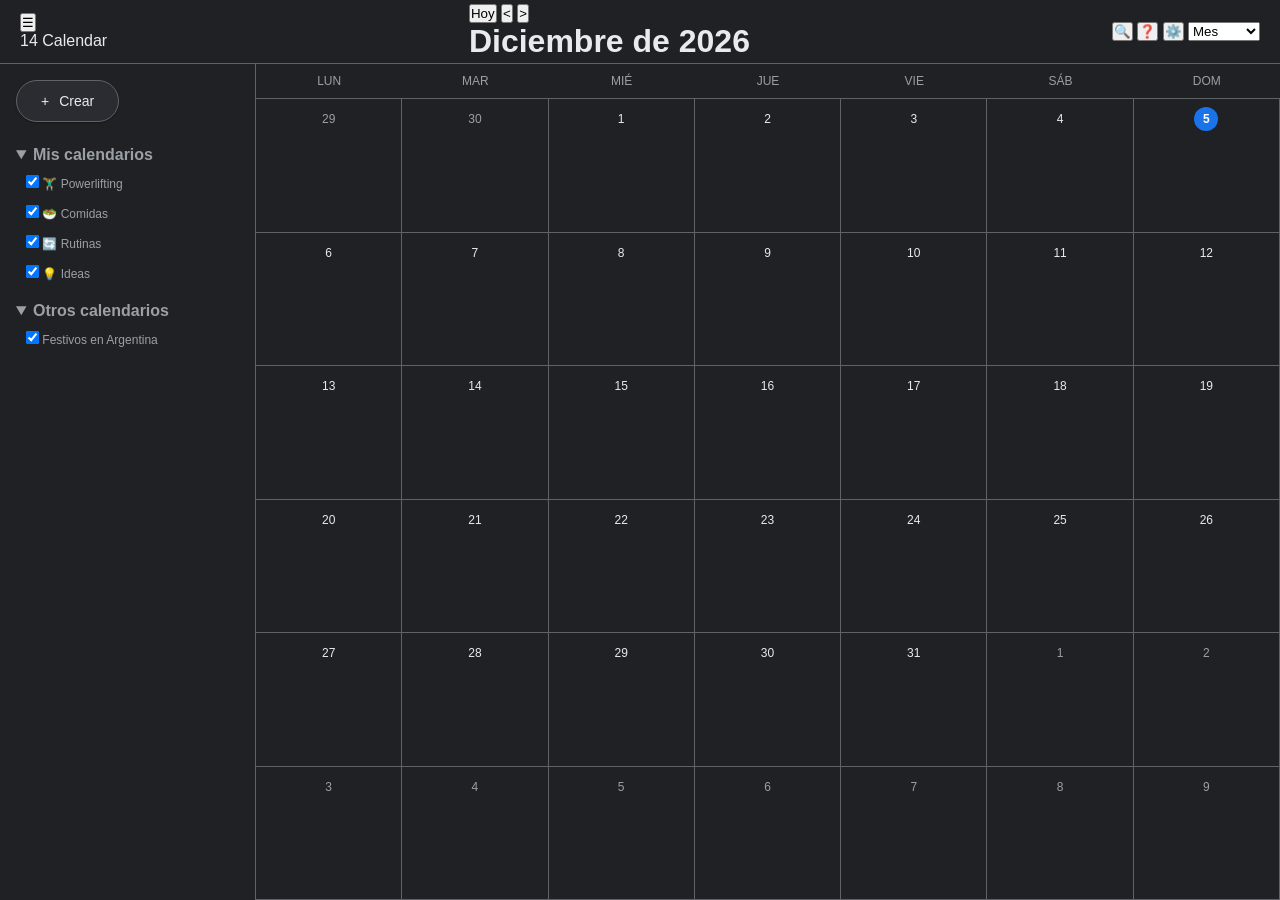
==== calendario.html @ 042126f3 "Primer Commit" ====
<!DOCTYPE html>
<html lang="es">
<head>
    <meta charset="UTF-8">
    <meta name="viewport" content="width=device-width, initial-scale=1.0">
    <title>Calendario - Sistema de Gestión Personal</title>
    <link rel="stylesheet" href="css/calendar.css">
</head>
<body>

    <!-- ==========================================
         CONTENEDOR PRINCIPAL DE LA APP
         ========================================== -->
    <div class="app-container">

        <!-- 1. BARRA SUPERIOR (Top Nav) -->
        <header class="top-bar">
            <!-- Izquierda: Menú y Logo -->
            <div class="top-bar-left">
                <button class="btn-menu" aria-label="Menú principal">☰</button>
                <div class="logo">
                    <span class="logo-icon">14</span>
                    <span class="logo-text">Calendar</span>
                </div>
            </div>

            <!-- Centro: Navegación de Fechas -->
            <div class="top-bar-center">
                <button class="btn-today">Hoy</button>
                <button class="btn-nav" aria-label="Anterior">&lt;</button>
                <button class="btn-nav" aria-label="Siguiente">&gt;</button>
                <h1 class="current-month">Septiembre de 2026</h1>
            </div>

            <!-- Derecha: Buscador, Ajustes, Vistas y Perfil -->
            <div class="top-bar-right">
                <button class="btn-icon" aria-label="Buscar">🔍</button>
                <button class="btn-icon" aria-label="Ayuda">❓</button>
                <button class="btn-icon" aria-label="Configuración">⚙️</button>
                
                <select class="view-selector">
                    <option value="day">Día</option>
                    <option value="week">Semana</option>
                    <option value="month" selected>Mes</option>
                    <option value="year">Año</option>
                </select>
                
                <div class="user-profile">
                    <!-- Foto o Inicial del usuario -->
                </div>
            </div>
        </header>

        <!-- ==========================================
             ÁREA DE CONTENIDO (Layout dividido en 2)
             ========================================== -->
        <div class="main-content">

            <!-- 2. BARRA LATERAL IZQUIERDA (Sidebar) -->
            <aside class="sidebar">
                <!-- Botón Crear -->
                <button class="btn-create">
                    <span class="plus-icon">+</span> Crear
                </button>

                <!-- Mini Calendario de navegación rápida -->
                <div class="mini-calendar">
                    <!-- Aquí iría una cuadrícula pequeñita del mes -->
                </div>

                <!-- Filtros: Mis Calendarios -->
                <details class="calendar-group" open>
                    <summary>Mis calendarios</summary>
                    <ul class="calendar-list">
                        <li><label><input type="checkbox" checked> 🏋️‍♂️ Powerlifting</label></li>
                        <li><label><input type="checkbox" checked> 🥗 Comidas</label></li>
                        <li><label><input type="checkbox" checked> 🔄 Rutinas</label></li>
                        <li><label><input type="checkbox" checked> 💡 Ideas</label></li>
                    </ul>
                </details>

                <!-- Filtros: Otros Calendarios -->
                <details class="calendar-group" open>
                    <summary>Otros calendarios</summary>
                    <ul class="calendar-list">
                        <li><label><input type="checkbox" checked> Festivos en Argentina</label></li>
                    </ul>
                </details>
            </aside>

            <!-- 3. CUADRÍCULA PRINCIPAL (Vista Mensual) -->
            <main class="calendar-month-view">
                
                <!-- Encabezado: Días de la semana -->
                <div class="month-header">
                    <div class="day-name">LUN</div>
                    <div class="day-name">MAR</div>
                    <div class="day-name">MIÉ</div>
                    <div class="day-name">JUE</div>
                    <div class="day-name">VIE</div>
                    <div class="day-name">SÁB</div>
                    <div class="day-name">DOM</div>
                </div>

                <!-- Cuadrícula de fechas (Celdas) -->
                <div class="month-grid">
                    
                    <!-- Fila 1 (Ejemplo de finales de agosto a principios de septiembre) -->
                    <div class="day-cell inactive-month"> <span class="date">30</span> </div>
                    <div class="day-cell inactive-month"> <span class="date">31</span> </div>
                    <div class="day-cell"> <span class="date">1 de sept</span> </div>
                    <div class="day-cell"> <span class="date">2</span> </div>
                    <div class="day-cell"> <span class="date">3</span> </div>
                    <div class="day-cell"> <span class="date">4</span> </div>
                    <div class="day-cell"> <span class="date">5</span> </div>

                    <!-- Fila 2 -->
                    <div class="day-cell"> <span class="date">6</span> </div>
                    <div class="day-cell"> <span class="date">7</span> </div>
                    <div class="day-cell"> <span class="date">8</span> </div>
                    <div class="day-cell"> <span class="date">9</span> </div>
                    <div class="day-cell"> <span class="date">10</span> </div>
                    <div class="day-cell"> 
                        <span class="date">11</span> 
                        <div class="event-chip">Año Nuevo Ju</div>
                    </div>
                    <div class="day-cell"> 
                        <span class="date">12</span>
                        <div class="event-chip">Año Nuevo Ju</div>
                    </div>

                    <!-- Fila 3 (Con el día "Hoy" activo) -->
                    <div class="day-cell"> 
                        <span class="date">13</span>
                        <div class="event-chip">Año Nuevo Ju</div>
                    </div>
                    <!-- ESTE ES EL DÍA ACTUAL MARCADO (14) -->
                    <div class="day-cell today"> 
                        <span class="date active-circle">14</span>
                        <div class="event-chip event-task">✅ 3 tareas p...</div>
                    </div>
                    <div class="day-cell"> <span class="date">15</span> </div>
                    <div class="day-cell"> <span class="date">16</span> </div>
                    <div class="day-cell"> <span class="date">17</span> </div>
                    <div class="day-cell"> <span class="date">18</span> </div>
                    <div class="day-cell"> <span class="date">19</span> </div>

                    <!-- Aquí continuarían las Filas 4 y 5 siguiendo la misma lógica... -->  
                </div>
                <!-- ==========================================
                    POPOVER (TARJETA FLOTANTE) PARA CREAR EVENTOS
                    ========================================== -->
                <div id="eventPopover" class="popover hidden">
                    <div class="popover-header">
                        <h2>AGENDAR</h2>
                        <button class="close-btn">&times;</button>
                    </div>
                    <form id="eventForm">
                        <input type="hidden" id="eventDate"> 
                        
                        <div class="form-group">
                            <input type="text" id="eventTitle" placeholder="Añade un título" required autocomplete="off" class="title-input">
                        </div>

                        <div class="form-group time-group">
                            <div>
                                <label for="eventStart">Inicio</label>
                                <input type="time" id="eventStart" required>
                            </div>
                            <div>
                                <label for="eventEnd">Fin</label>
                                <input type="time" id="eventEnd" required>
                            </div>
                        </div>

                        <div class="form-group">
                            <textarea id="eventDesc" placeholder="Añade una descripción o detalles..." rows="3"></textarea>
                        </div>

                        <button type="submit" class="btn-save">Guardar</button>
                    </form>
                </div>
            </main>

        </div> <!-- Cierre main-content -->
    </div> <!-- Cierre app-container -->
    <script src="/src/js/calendar.js"></script>
</body>
</html>
---- css/calendar.css ----
/* =========================================
   VARIABLES Y RESETEO BÁSICO
   ========================================= */
   :root {
    --bg-dark: #202124;         /* Fondo principal oscuro */
    --surface-dark: #2b2c31;    /* Fondo de elementos elevados */
    --border-color: #5f6368;    /* Color de las líneas de la cuadrícula */
    --text-primary: #e8eaed;    /* Texto principal (blanco/grisáceo) */
    --text-secondary: #9aa0a6;  /* Texto secundario (gris) */
    --accent-blue: #8ab4f8;     /* Azul de selección/Hoy */
    --today-bg: #1a73e8;        /* Azul oscuro para el círculo del día de hoy */
}

* {
    margin: 0;
    padding: 0;
    box-sizing: border-box;
    font-family: 'Roboto', 'Segoe UI', Tahoma, Geneva, Verdana, sans-serif;
}

body {
    background-color: var(--bg-dark);
    color: var(--text-primary);
    height: 100vh; /* Ocupa toda la altura de la pantalla */
    overflow: hidden; /* Evita el scroll en toda la página, solo en zonas específicas */
}

/* =========================================
   ESTRUCTURA GENERAL (LAYOUT)
   ========================================= */
.app-container {
    display: flex;
    flex-direction: column;
    height: 100%;
}

.top-bar {
    display: flex;
    justify-content: space-between;
    align-items: center;
    padding: 12px 20px;
    border-bottom: 1px solid var(--border-color);
    height: 64px;
}

.main-content {
    display: flex;
    flex: 1; /* Ocupa el espacio restante debajo de la barra superior */
    height: calc(100vh - 64px);
}

/* =========================================
   BARRA LATERAL (SIDEBAR)
   ========================================= */
.sidebar {
    width: 256px;
    padding: 16px;
    border-right: 1px solid var(--border-color);
    overflow-y: auto; /* Permite scroll solo en la barra lateral */
}

.btn-create {
    background-color: var(--surface-dark);
    color: var(--text-primary);
    border: 1px solid var(--border-color);
    border-radius: 24px;
    padding: 12px 24px;
    font-size: 14px;
    cursor: pointer;
    display: flex;
    align-items: center;
    gap: 10px;
    margin-bottom: 24px;
    box-shadow: 0 1px 2px 0 rgba(0,0,0,0.3);
}

.btn-create:hover { background-color: #35363a; }

.calendar-group { margin-top: 20px; }
.calendar-group summary {
    font-weight: bold;
    cursor: pointer;
    margin-bottom: 10px;
    color: var(--text-secondary);
}

.calendar-list {
    list-style: none;
    margin-left: 10px;
}
.calendar-list li { margin-bottom: 12px; }

/* =========================================
   CUADRÍCULA DEL CALENDARIO (GRID)
   ========================================= */
.calendar-month-view {
    flex: 1;
    display: flex;
    flex-direction: column;
}

.month-header {
    display: grid;
    grid-template-columns: repeat(7, 1fr);
    text-align: center;
    padding: 10px 0;
    border-bottom: 1px solid var(--border-color);
    color: var(--text-secondary);
    font-size: 12px;
    font-weight: 500;
}

.month-grid {
    display: grid;
    grid-template-columns: repeat(7, 1fr);
    grid-auto-rows: 1fr; /* Hace que todas las filas tengan el mismo alto dinámicamente */
    flex: 1; /* Estira la cuadrícula para llenar la pantalla */
}

.day-cell {
    border-right: 1px solid var(--border-color);
    border-bottom: 1px solid var(--border-color);
    padding: 8px;
    display: flex;
    flex-direction: column;
    align-items: center; /* Centra el número en la parte superior */
}

.day-cell.inactive-month .date { color: var(--text-secondary); }

/* =========================================
   DÍA ACTUAL (HOY) Y EVENTOS
   ========================================= */
.date {
    display: inline-flex;
    justify-content: center;
    align-items: center;
    width: 24px;
    height: 24px;
    border-radius: 50%;
    margin-bottom: 4px;
    font-size: 12px;
}

.today .active-circle {
    background-color: var(--today-bg);
    color: white;
    font-weight: bold;
}

/* Tarjetas de eventos (Chips) */
.event-chip {
    width: 100%;
    padding: 2px 8px;
    border-radius: 4px;
    font-size: 12px;
    margin-bottom: 2px;
    cursor: pointer;
    white-space: nowrap;
    overflow: hidden;
    text-overflow: ellipsis; /* Pone "..." si el texto es muy largo */
    background-color: var(--accent-blue);
    color: var(--bg-dark);
}
/* =========================================
   POPOVER (TARJETA FLOTANTE)
   ========================================= */
.popover {
    position: fixed; /* Fija el elemento en la ventana del navegador */
    top: 50%;
    left: 50%;
    transform: translate(-50%, -50%); /* Centrado*/
    background-color: var(--surface-dark);
    padding: 16px 24px 24px 24px;
    border-radius: 8px;
    width: 90%;
    max-width: 400px;
    box-shadow: 0 12px 24px rgba(0,0,0,0.6);
    border: 1px solid var(--border-color);
    z-index: 1000;
}

.popover.hidden {
    display: none;
}

.popover-header {
    display: flex;
    justify-content: space-between;
    align-items: center;
    margin-bottom: 10px;
}

.popover-header h2 { font-size: 20px; font-weight: 500; }

.close-btn {
    background: none; border: none;
    color: var(--text-secondary);
    font-size: 24px; cursor: pointer;
}

.close-btn:hover { color: white; }

.form-group { margin-bottom: 16px; display: flex; flex-direction: column; }
.time-group { flex-direction: row; gap: 16px; }
.time-group > div { flex: 1; display: flex; flex-direction: column; }

label { font-size: 12px; color: var(--text-secondary); margin-bottom: 6px; }

input, textarea {
    background-color: var(--bg-dark);
    border: 1px solid var(--border-color);
    color: white; padding: 10px;
    border-radius: 4px; outline: none;
    font-size: 14px;
}
input:focus, textarea:focus { border-color: var(--accent-blue); }

.title-input {
    font-size: 18px;
    border: none;
    border-bottom: 2px solid var(--border-color);
    border-radius: 0;
    padding-left: 0;
}
.title-input:focus { border-bottom: 2px solid var(--accent-blue); }

.btn-save {
    background-color: var(--accent-blue);
    color: var(--bg-dark);
    border: none; padding: 10px;
    width: 100%; border-radius: 4px;
    font-weight: 500; cursor: pointer;
}
.btn-save:hover { background-color: #aecbfa; }
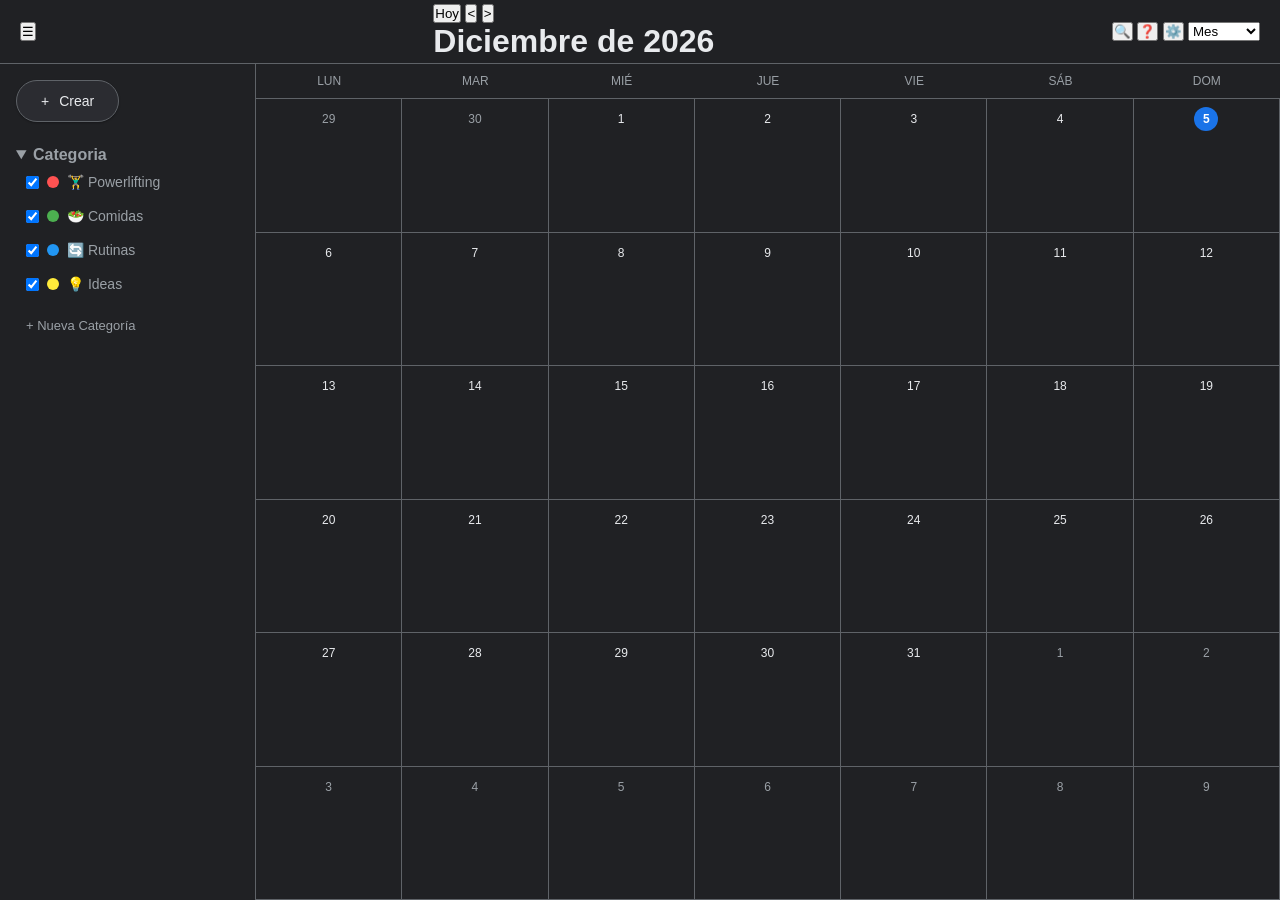
==== commit 0743b567: "Version 1.0 de Calendario, Categoria, Eventos y Borrado" ====
--- a/calendario.html
+++ b/calendario.html
@@ -9,19 +9,14 @@
 <body>
 
     <!-- ==========================================
-         CONTENEDOR PRINCIPAL DE LA APP
-         ========================================== -->
+        CONTENEDOR PRINCIPAL DE LA APP
+        ========================================== -->
     <div class="app-container">
-
         <!-- 1. BARRA SUPERIOR (Top Nav) -->
         <header class="top-bar">
             <!-- Izquierda: Menú y Logo -->
             <div class="top-bar-left">
                 <button class="btn-menu" aria-label="Menú principal">☰</button>
-                <div class="logo">
-                    <span class="logo-icon">14</span>
-                    <span class="logo-text">Calendar</span>
-                </div>
             </div>
 
             <!-- Centro: Navegación de Fechas -->
@@ -67,24 +62,13 @@
                 <div class="mini-calendar">
                     <!-- Aquí iría una cuadrícula pequeñita del mes -->
                 </div>
-
-                <!-- Filtros: Mis Calendarios -->
+                <!-- Filtros: Mis Categoria dinámicos -->
                 <details class="calendar-group" open>
-                    <summary>Mis calendarios</summary>
-                    <ul class="calendar-list">
-                        <li><label><input type="checkbox" checked> 🏋️‍♂️ Powerlifting</label></li>
-                        <li><label><input type="checkbox" checked> 🥗 Comidas</label></li>
-                        <li><label><input type="checkbox" checked> 🔄 Rutinas</label></li>
-                        <li><label><input type="checkbox" checked> 💡 Ideas</label></li>
+                    <summary>Categoria</summary>
+                    <ul class="calendar-list" id="categoryList">
+                        <!-- JS inyectará las categorías aquí -->
                     </ul>
-                </details>
-
-                <!-- Filtros: Otros Calendarios -->
-                <details class="calendar-group" open>
-                    <summary>Otros calendarios</summary>
-                    <ul class="calendar-list">
-                        <li><label><input type="checkbox" checked> Festivos en Argentina</label></li>
-                    </ul>
+                    <button class="btn-new-category" id="btnOpenCategoryModal">+ Nueva Categoría</button>
                 </details>
             </aside>
 
@@ -104,48 +88,6 @@
 
                 <!-- Cuadrícula de fechas (Celdas) -->
                 <div class="month-grid">
-                    
-                    <!-- Fila 1 (Ejemplo de finales de agosto a principios de septiembre) -->
-                    <div class="day-cell inactive-month"> <span class="date">30</span> </div>
-                    <div class="day-cell inactive-month"> <span class="date">31</span> </div>
-                    <div class="day-cell"> <span class="date">1 de sept</span> </div>
-                    <div class="day-cell"> <span class="date">2</span> </div>
-                    <div class="day-cell"> <span class="date">3</span> </div>
-                    <div class="day-cell"> <span class="date">4</span> </div>
-                    <div class="day-cell"> <span class="date">5</span> </div>
-
-                    <!-- Fila 2 -->
-                    <div class="day-cell"> <span class="date">6</span> </div>
-                    <div class="day-cell"> <span class="date">7</span> </div>
-                    <div class="day-cell"> <span class="date">8</span> </div>
-                    <div class="day-cell"> <span class="date">9</span> </div>
-                    <div class="day-cell"> <span class="date">10</span> </div>
-                    <div class="day-cell"> 
-                        <span class="date">11</span> 
-                        <div class="event-chip">Año Nuevo Ju</div>
-                    </div>
-                    <div class="day-cell"> 
-                        <span class="date">12</span>
-                        <div class="event-chip">Año Nuevo Ju</div>
-                    </div>
-
-                    <!-- Fila 3 (Con el día "Hoy" activo) -->
-                    <div class="day-cell"> 
-                        <span class="date">13</span>
-                        <div class="event-chip">Año Nuevo Ju</div>
-                    </div>
-                    <!-- ESTE ES EL DÍA ACTUAL MARCADO (14) -->
-                    <div class="day-cell today"> 
-                        <span class="date active-circle">14</span>
-                        <div class="event-chip event-task">✅ 3 tareas p...</div>
-                    </div>
-                    <div class="day-cell"> <span class="date">15</span> </div>
-                    <div class="day-cell"> <span class="date">16</span> </div>
-                    <div class="day-cell"> <span class="date">17</span> </div>
-                    <div class="day-cell"> <span class="date">18</span> </div>
-                    <div class="day-cell"> <span class="date">19</span> </div>
-
-                    <!-- Aquí continuarían las Filas 4 y 5 siguiendo la misma lógica... -->  
                 </div>
                 <!-- ==========================================
                     POPOVER (TARJETA FLOTANTE) PARA CREAR EVENTOS
@@ -156,10 +98,17 @@
                         <button class="close-btn">&times;</button>
                     </div>
                     <form id="eventForm">
+                        <input type="hidden" id="eventId">
                         <input type="hidden" id="eventDate"> 
-                        
+
                         <div class="form-group">
                             <input type="text" id="eventTitle" placeholder="Añade un título" required autocomplete="off" class="title-input">
+                        </div>
+                            <!-- NUEVO: Selector de categoría -->
+                        <div class="form-group">
+                            <select id="eventCategory" required>
+                            <!-- JS inyectará las opciones aquí -->
+                            </select>
                         </div>
 
                         <div class="form-group time-group">
@@ -177,13 +126,47 @@
                             <textarea id="eventDesc" placeholder="Añade una descripción o detalles..." rows="3"></textarea>
                         </div>
 
-                        <button type="submit" class="btn-save">Guardar</button>
+                        <div class="form-actions">
+                            <button type="submit" class="btn-save" id="btnSaveEvent">Guardar</button>
+                            <button type="button" class="btn-delete hidden" id="btnDeleteEvent">Borrar</button>
+                        </div>
                     </form>
                 </div>
             </main>
-
         </div> <!-- Cierre main-content -->
-    </div> <!-- Cierre app-container -->
-    <script src="/src/js/calendar.js"></script>
+        <!-- MODAL PARA CREAR CATEGORÍAS -->
+            <div id="categoryModal" class="popover hidden"> <!-- Reutilizamos estilos del popover -->
+                <div class="popover-header">
+                    <h2>Nueva Categoría</h2>
+                    <button class="close-category-btn">&times;</button>
+                </div>
+                <form id="categoryForm">
+                    <div class="form-group">
+                        <label for="catName">Nombre de la Categoría</label>
+                        <input type="text" id="catName" placeholder="Ej: Cardio" required autocomplete="off">
+                    </div>
+                    <input type="hidden" id="catId"> <!-- NUEVO: Campo oculto para saber si editamos -->
+                    <div class="form-group">
+                        <label for="catColor">Color representativo</label>
+                        <input type="color" id="catColor" value="#fff" required>
+                        <button type="submit" class="btn-save">Guardar Categoría</button>
+                    </div>
+                 </form>
+            </div>
+        <!-- ==========================================
+         MODAL DE ALERTA Y CONFIRMACIÓN
+         ========================================== -->
+        <div id="confirmModal" class="overlay-modal hidden">
+            <div class="overlay-content">
+                <h2 id="confirmTitle">Confirmación</h2>
+                <p id="confirmMessage" style="margin: 15px 0; color: var(--text-secondary);"></p>
+                <div class="form-actions" style="justify-content: center; margin-top: 20px;">
+                    <button class="btn-save" id="btnConfirmOk">Aceptar</button>
+                    <button class="btn-delete" id="btnConfirmCancel">Cancelar</button>
+                </div>
+            </div>
+        </div>
+    </div> <!-- Cierre app-container -->  
+    <script src="src/js/calendar.js"></script>
 </body>
 </html>
--- a/css/calendar.css
+++ b/css/calendar.css
@@ -232,4 +232,119 @@
     width: 100%; border-radius: 4px;
     font-weight: 500; cursor: pointer;
 }
-.btn-save:hover { background-color: #aecbfa; }+.btn-save:hover { background-color: #aecbfa; }
+/* =========================================
+   GESTIÓN DE CATEGORÍAS
+   ========================================= */
+.btn-new-category {
+    background: none;
+    border: none;
+    color: var(--text-secondary);
+    cursor: pointer;
+    margin-top: 8px;
+    font-size: 13px;
+    padding-left: 10px;
+}
+.btn-new-category:hover { color: var(--text-primary); }
+
+.category-item {
+    display: flex;
+    justify-content: space-between;
+    align-items: center;
+    margin-bottom: 8px;
+}
+
+.category-label {
+    display: flex;
+    align-items: center;
+    gap: 8px;
+    font-size: 14px;
+}
+
+.color-dot {
+    width: 12px;
+    height: 12px;
+    border-radius: 50%;
+    display: inline-block;
+}
+
+.btn-delete-cat {
+    background: none;
+    border: none;
+    color: #e57373;
+    cursor: pointer;
+    font-size: 16px;
+    display: none; /* Se oculta por defecto */
+}
+.category-item:hover .btn-delete-cat {
+    display: block; /* Aparece al pasar el ratón */
+}
+
+/* Estilo para el input de color */
+input[type="color"] {
+    padding: 0;
+    border: none;
+    width: 100%;
+    height: 40px;
+    cursor: pointer;
+    background-color: transparent;
+}
+/* =========================================
+   BOTONES DE EDICIÓN Y BORRADO (NUEVO)
+   ========================================= */
+.cat-actions {
+    display: none; /* Oculto por defecto */
+    gap: 5px;
+}
+.category-item:hover .cat-actions {
+    display: flex; /* Se muestra al pasar el ratón */
+}
+.category-item:hover .btn-delete-cat { display: block; } /* Quita el hover anterior del btn-delete-cat */
+
+.btn-edit-cat {
+    background: none; border: none; cursor: pointer; font-size: 14px;
+}
+
+.form-actions {
+    display: flex;
+    gap: 10px;
+    margin-top: 10px;
+}
+
+.btn-delete {
+    background-color: #e57373;
+    color: white;
+    border: none; padding: 10px; border-radius: 4px;
+    font-weight: 500; cursor: pointer; flex: 1;
+}
+.btn-delete:hover { background-color: #ef5350; }
+
+.form-actions .btn-save { margin-top: 0; flex: 2; }
+
+/* =========================================
+   MODAL DE CONFIRMACIONES Y ALERTAS
+   ========================================= */
+.overlay-modal {
+    position: fixed;
+    top: 0; left: 0; width: 100%; height: 100%;
+    background-color: rgba(0, 0, 0, 0.7); /* Fondo oscuro semitransparente */
+    display: flex;
+    justify-content: center;
+    align-items: center;
+    z-index: 2000; /* Aseguramos que esté por encima de todo */
+}
+
+.overlay-modal.hidden {
+    display: none;
+}
+
+.overlay-content {
+    background-color: var(--surface-dark);
+    padding: 24px;
+    border-radius: 8px;
+    width: 90%;
+    max-width: 400px;
+    border: 1px solid var(--border-color);
+    box-shadow: 0 12px 24px rgba(0,0,0,0.8);
+    text-align: center;
+}
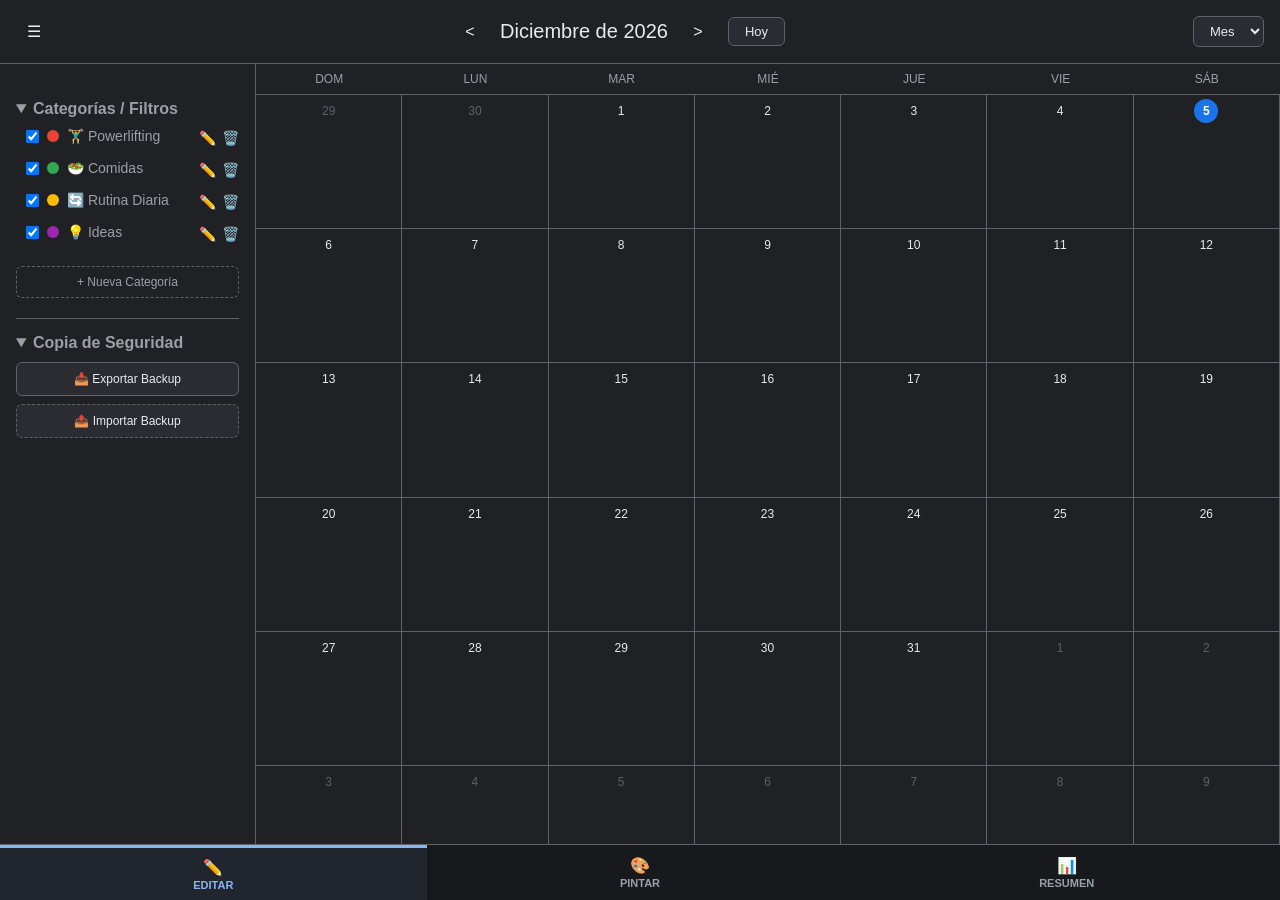
==== commit 67ed557e: "Vesion 1.5 de Calendario, Stilo, Funciones Mejoradas" ====
--- a/calendario.html
+++ b/calendario.html
@@ -3,127 +3,112 @@
 <head>
     <meta charset="UTF-8">
     <meta name="viewport" content="width=device-width, initial-scale=1.0">
-    <title>Calendario - Sistema de Gestión Personal</title>
+    <title>Calendario Organizador - Sistema de Gestión Personal</title>
     <link rel="stylesheet" href="css/calendar.css">
 </head>
 <body>
 
-    <!-- ==========================================
-        CONTENEDOR PRINCIPAL DE LA APP
-        ========================================== -->
     <div class="app-container">
-        <!-- 1. BARRA SUPERIOR (Top Nav) -->
+        <!-- BARRA SUPERIOR -->
         <header class="top-bar">
-            <!-- Izquierda: Menú y Logo -->
             <div class="top-bar-left">
                 <button class="btn-menu" aria-label="Menú principal">☰</button>
             </div>
 
-            <!-- Centro: Navegación de Fechas -->
             <div class="top-bar-center">
-                <button class="btn-today">Hoy</button>
                 <button class="btn-nav" aria-label="Anterior">&lt;</button>
+                <h1 class="current-month">Septiembre de 2026</h1>
                 <button class="btn-nav" aria-label="Siguiente">&gt;</button>
-                <h1 class="current-month">Septiembre de 2026</h1>
+                 <button class="btn-today">Hoy</button>
             </div>
 
-            <!-- Derecha: Buscador, Ajustes, Vistas y Perfil -->
             <div class="top-bar-right">
-                <button class="btn-icon" aria-label="Buscar">🔍</button>
-                <button class="btn-icon" aria-label="Ayuda">❓</button>
-                <button class="btn-icon" aria-label="Configuración">⚙️</button>
-                
                 <select class="view-selector">
-                    <option value="day">Día</option>
-                    <option value="week">Semana</option>
                     <option value="month" selected>Mes</option>
-                    <option value="year">Año</option>
                 </select>
-                
-                <div class="user-profile">
-                    <!-- Foto o Inicial del usuario -->
-                </div>
             </div>
         </header>
 
-        <!-- ==========================================
-             ÁREA DE CONTENIDO (Layout dividido en 2)
-             ========================================== -->
+        <!-- ÁREA PRINCIPAL -->
         <div class="main-content">
-
-            <!-- 2. BARRA LATERAL IZQUIERDA (Sidebar) -->
+            <!-- BARRA LATERAL -->
             <aside class="sidebar">
-                <!-- Botón Crear -->
-                <button class="btn-create">
-                    <span class="plus-icon">+</span> Crear
-                </button>
-
-                <!-- Mini Calendario de navegación rápida -->
-                <div class="mini-calendar">
-                    <!-- Aquí iría una cuadrícula pequeñita del mes -->
-                </div>
-                <!-- Filtros: Mis Categoria dinámicos -->
                 <details class="calendar-group" open>
-                    <summary>Categoria</summary>
+                    <summary>Categorías / Filtros</summary>
                     <ul class="calendar-list" id="categoryList">
-                        <!-- JS inyectará las categorías aquí -->
+                        <!-- Carga dinámica vía JS -->
                     </ul>
                     <button class="btn-new-category" id="btnOpenCategoryModal">+ Nueva Categoría</button>
                 </details>
+            <!-- Copia de Seguridad Desplegable -->
+                <details class="calendar-group sidebar-backup-section" open>
+                    <summary>Copia de Seguridad</summary>
+                    <div class="backup-content">
+                        <button id="btnExportBackup" class="btn-backup">📥 Exportar Backup</button>
+                        <button id="btnImportBackup" class="btn-backup btn-backup-import">📤 Importar Backup</button>
+                        <input type="file" id="fileImportBackup" accept=".json" style="display: none;">
+                    </div>
+</details>
             </aside>
 
-            <!-- 3. CUADRÍCULA PRINCIPAL (Vista Mensual) -->
+            <!-- CUADRÍCULA DEL CALENDARIO -->
             <main class="calendar-month-view">
-                
-                <!-- Encabezado: Días de la semana -->
                 <div class="month-header">
+                    <div class="day-name">DOM</div>
                     <div class="day-name">LUN</div>
                     <div class="day-name">MAR</div>
                     <div class="day-name">MIÉ</div>
                     <div class="day-name">JUE</div>
                     <div class="day-name">VIE</div>
                     <div class="day-name">SÁB</div>
-                    <div class="day-name">DOM</div>
                 </div>
 
-                <!-- Cuadrícula de fechas (Celdas) -->
-                <div class="month-grid">
+                <div class="month-grid" id="monthGrid">
+                    <!-- Días inyectados por JS -->
                 </div>
-                <!-- ==========================================
-                    POPOVER (TARJETA FLOTANTE) PARA CREAR EVENTOS
-                    ========================================== -->
+
+                <!-- PALETA DE MODO PINTAR -->
+                <div id="paintPalette" class="paint-palette hidden">
+                    <span class="palette-title">Preset activo:</span>
+                    <div id="presetChipsContainer" class="palette-chips">
+                        <!-- Chips por JS -->
+                    </div>
+                </div>
+
+                <!-- POPOVER AGENDAR EVENTO / NOTA -->
                 <div id="eventPopover" class="popover hidden">
                     <div class="popover-header">
-                        <h2>AGENDAR</h2>
+                        <h2 id="popoverTitle">AGENDAR</h2>
                         <button class="close-btn">&times;</button>
                     </div>
                     <form id="eventForm">
                         <input type="hidden" id="eventId">
-                        <input type="hidden" id="eventDate"> 
+                        <input type="hidden" id="eventDate">
 
                         <div class="form-group">
-                            <input type="text" id="eventTitle" placeholder="Añade un título" required autocomplete="off" class="title-input">
+                            <input type="text" id="eventTitle" placeholder="Título (Ej: Trabajo, Consulta, Franco)" required autocomplete="off" class="title-input">
                         </div>
-                            <!-- NUEVO: Selector de categoría -->
+
                         <div class="form-group">
+                            <label for="eventCategory">Categoría</label>
                             <select id="eventCategory" required>
-                            <!-- JS inyectará las opciones aquí -->
+                                <!-- Inyectado por JS -->
                             </select>
                         </div>
 
                         <div class="form-group time-group">
                             <div>
-                                <label for="eventStart">Inicio</label>
-                                <input type="time" id="eventStart" required>
+                                <label for="eventStart">Hora Inicio</label>
+                                <input type="time" id="eventStart">
                             </div>
                             <div>
-                                <label for="eventEnd">Fin</label>
-                                <input type="time" id="eventEnd" required>
+                                <label for="eventEnd">Hora Fin</label>
+                                <input type="time" id="eventEnd">
                             </div>
                         </div>
 
                         <div class="form-group">
-                            <textarea id="eventDesc" placeholder="Añade una descripción o detalles..." rows="3"></textarea>
+                            <textarea id="eventDesc" placeholder="Notas adicionales o recordatorios..." rows="3"></textarea>
                         </div>
 
                         <div class="form-actions">
@@ -133,40 +118,69 @@
                     </form>
                 </div>
             </main>
-        </div> <!-- Cierre main-content -->
-        <!-- MODAL PARA CREAR CATEGORÍAS -->
-            <div id="categoryModal" class="popover hidden"> <!-- Reutilizamos estilos del popover -->
-                <div class="popover-header">
-                    <h2>Nueva Categoría</h2>
-                    <button class="close-category-btn">&times;</button>
-                </div>
-                <form id="categoryForm">
-                    <div class="form-group">
-                        <label for="catName">Nombre de la Categoría</label>
-                        <input type="text" id="catName" placeholder="Ej: Cardio" required autocomplete="off">
-                    </div>
-                    <input type="hidden" id="catId"> <!-- NUEVO: Campo oculto para saber si editamos -->
-                    <div class="form-group">
-                        <label for="catColor">Color representativo</label>
-                        <input type="color" id="catColor" value="#fff" required>
-                        <button type="submit" class="btn-save">Guardar Categoría</button>
-                    </div>
-                 </form>
+        </div>
+
+        <!-- BARRA DE ACCIONES INFERIOR (SHIFTER) -->
+        <footer class="bottom-action-bar">
+            <button class="action-tab active" id="tabModeEdit">
+                <span class="tab-icon">✏️</span>
+                <span class="tab-label">EDITAR</span>
+            </button>
+            <button class="action-tab" id="tabModePaint">
+                <span class="tab-icon">🎨</span>
+                <span class="tab-label">PINTAR</span>
+            </button>
+            <button class="action-tab" id="tabModeSummary">
+                <span class="tab-icon">📊</span>
+                <span class="tab-label">RESUMEN</span>
+            </button>
+        </footer>
+    </div>
+
+    <!-- MODAL CATEGORÍAS -->
+    <div id="categoryModal" class="popover hidden">
+        <div class="popover-header">
+            <h2>Gestión de Categoría</h2>
+            <button class="close-category-btn">&times;</button>
+        </div>
+        <form id="categoryForm">
+            <input type="hidden" id="catId">
+            <div class="form-group">
+                <label for="catName">Nombre (Ej: Trabajo, Día de franco, Noche)</label>
+                <input type="text" id="catName" required autocomplete="off">
             </div>
-        <!-- ==========================================
-         MODAL DE ALERTA Y CONFIRMACIÓN
-         ========================================== -->
-        <div id="confirmModal" class="overlay-modal hidden">
-            <div class="overlay-content">
-                <h2 id="confirmTitle">Confirmación</h2>
-                <p id="confirmMessage" style="margin: 15px 0; color: var(--text-secondary);"></p>
-                <div class="form-actions" style="justify-content: center; margin-top: 20px;">
-                    <button class="btn-save" id="btnConfirmOk">Aceptar</button>
-                    <button class="btn-delete" id="btnConfirmCancel">Cancelar</button>
-                </div>
+            <div class="form-group">
+                <label for="catColor">Color</label>
+                <input type="color" id="catColor" value="#1a73e8" required>
+            </div>
+            <button type="submit" class="btn-save">Guardar Categoría</button>
+        </form>
+    </div>
+
+    <!-- MODAL RESUMEN MENSUAL -->
+    <div id="summaryModal" class="overlay-modal hidden">
+        <div class="overlay-content summary-content">
+            <div class="popover-header">
+                <h2>Resumen Mensual</h2>
+                <button class="close-summary-btn">&times;</button>
+            </div>
+            <p id="summaryMonthText" class="summary-subtitle"></p>
+            <div id="summaryStatsList" class="summary-stats-grid"></div>
+        </div>
+    </div>
+
+    <!-- MODAL DE CONFIRMACIÓN -->
+    <div id="confirmModal" class="overlay-modal hidden">
+        <div class="overlay-content">
+            <h2 id="confirmTitle">Confirmación</h2>
+            <p id="confirmMessage" style="margin: 15px 0; color: var(--text-secondary);"></p>
+            <div class="form-actions" style="justify-content: center; margin-top: 20px;">
+                <button class="btn-save" id="btnConfirmOk">Aceptar</button>
+                <button class="btn-delete" id="btnConfirmCancel">Cancelar</button>
             </div>
         </div>
-    </div> <!-- Cierre app-container -->  
-    <script src="src/js/calendar.js"></script>
+    </div>
+
+    <script type="module" src="src/js/calendar.js"></script>
 </body>
 </html>
--- a/css/calendar.css
+++ b/css/calendar.css
@@ -1,7 +1,7 @@
 /* =========================================
-   VARIABLES Y RESETEO BÁSICO
-   ========================================= */
-   :root {
+   1. VARIABLES Y RESETEO BÁSICO
+   ========================================= */
+:root {
     --bg-dark: #202124;         /* Fondo principal oscuro */
     --surface-dark: #2b2c31;    /* Fondo de elementos elevados */
     --border-color: #5f6368;    /* Color de las líneas de la cuadrícula */
@@ -9,6 +9,8 @@
     --text-secondary: #9aa0a6;  /* Texto secundario (gris) */
     --accent-blue: #8ab4f8;     /* Azul de selección/Hoy */
     --today-bg: #1a73e8;        /* Azul oscuro para el círculo del día de hoy */
+    --bottom-bar-height: 56px;
+    --top-bar-height: 64px;
 }
 
 * {
@@ -16,17 +18,19 @@
     padding: 0;
     box-sizing: border-box;
     font-family: 'Roboto', 'Segoe UI', Tahoma, Geneva, Verdana, sans-serif;
+    -webkit-tap-highlight-color: transparent; /* Elimina recuadro azul al tocar en celular */
 }
 
 body {
     background-color: var(--bg-dark);
     color: var(--text-primary);
-    height: 100vh; /* Ocupa toda la altura de la pantalla */
-    overflow: hidden; /* Evita el scroll en toda la página, solo en zonas específicas */
-}
-
-/* =========================================
-   ESTRUCTURA GENERAL (LAYOUT)
+    height: 100vh;
+    height: 100dvh; /* Altura dinámica real en navegadores móviles */
+    overflow: hidden;
+}
+
+/* =========================================
+   2. ESTRUCTURA GENERAL (LAYOUT)
    ========================================= */
 .app-container {
     display: flex;
@@ -38,25 +42,63 @@
     display: flex;
     justify-content: space-between;
     align-items: center;
-    padding: 12px 20px;
+    padding: 0 16px;
     border-bottom: 1px solid var(--border-color);
-    height: 64px;
+    height: var(--top-bar-height);
+    background-color: var(--bg-dark);
 }
 
 .main-content {
     display: flex;
-    flex: 1; /* Ocupa el espacio restante debajo de la barra superior */
-    height: calc(100vh - 64px);
-}
-
-/* =========================================
-   BARRA LATERAL (SIDEBAR)
+    flex: 1;
+    height: calc(100dvh - var(--top-bar-height) - var(--bottom-bar-height));
+    position: relative;
+    overflow: hidden;
+}
+
+/* =========================================
+   3. BARRA LATERAL (SIDEBAR)
    ========================================= */
 .sidebar {
     width: 256px;
     padding: 16px;
     border-right: 1px solid var(--border-color);
-    overflow-y: auto; /* Permite scroll solo en la barra lateral */
+    overflow-y: auto;
+    background-color: var(--bg-dark);
+    transition: transform 0.3s ease;
+}
+/* Centrado horizontal sin desbordamiento */
+.top-bar-center {
+    display: flex;
+    align-items: center;
+    justify-content: center;
+    gap: 12px;
+}
+
+.current-month {
+    font-size: 20px;
+    font-weight: 500;
+    color: var(--text-primary);
+    white-space: nowrap;
+    margin: 0;
+}
+
+/* Transición suave para ocultar/mostrar la barra lateral */
+.sidebar {
+    width: 256px;
+    padding: 16px;
+    border-right: 1px solid var(--border-color);
+    overflow-y: auto;
+    background-color: var(--bg-dark);
+    transition: all 0.3s ease;
+}
+
+.sidebar.collapsed {
+    width: 0;
+    padding: 0;
+    opacity: 0;
+    border-right: none;
+    overflow: hidden;
 }
 
 .btn-create {
@@ -91,19 +133,21 @@
 .calendar-list li { margin-bottom: 12px; }
 
 /* =========================================
-   CUADRÍCULA DEL CALENDARIO (GRID)
+   4. CUADRÍCULA DEL CALENDARIO (GRID)
    ========================================= */
 .calendar-month-view {
     flex: 1;
     display: flex;
     flex-direction: column;
+    height: 100%;
+    overflow: hidden;
 }
 
 .month-header {
     display: grid;
     grid-template-columns: repeat(7, 1fr);
     text-align: center;
-    padding: 10px 0;
+    padding: 8px 0;
     border-bottom: 1px solid var(--border-color);
     color: var(--text-secondary);
     font-size: 12px;
@@ -113,23 +157,26 @@
 .month-grid {
     display: grid;
     grid-template-columns: repeat(7, 1fr);
-    grid-auto-rows: 1fr; /* Hace que todas las filas tengan el mismo alto dinámicamente */
-    flex: 1; /* Estira la cuadrícula para llenar la pantalla */
+    grid-auto-rows: 1fr;
+    flex: 1;
+    overflow-y: auto;
 }
 
 .day-cell {
     border-right: 1px solid var(--border-color);
     border-bottom: 1px solid var(--border-color);
-    padding: 8px;
+    padding: 4px;
     display: flex;
     flex-direction: column;
-    align-items: center; /* Centra el número en la parte superior */
-}
-
-.day-cell.inactive-month .date { color: var(--text-secondary); }
-
-/* =========================================
-   DÍA ACTUAL (HOY) Y EVENTOS
+    align-items: center;
+    min-height: 0;
+    overflow: hidden;
+}
+
+.day-cell.inactive-month .date { color: var(--text-secondary); opacity: 0.5; }
+
+/* =========================================
+   5. DÍA ACTUAL (HOY) Y EVENTOS
    ========================================= */
 .date {
     display: inline-flex;
@@ -151,90 +198,148 @@
 /* Tarjetas de eventos (Chips) */
 .event-chip {
     width: 100%;
-    padding: 2px 8px;
+    padding: 2px 6px;
     border-radius: 4px;
-    font-size: 12px;
+    font-size: 11px;
     margin-bottom: 2px;
     cursor: pointer;
     white-space: nowrap;
     overflow: hidden;
-    text-overflow: ellipsis; /* Pone "..." si el texto es muy largo */
+    text-overflow: ellipsis;
     background-color: var(--accent-blue);
     color: var(--bg-dark);
-}
-/* =========================================
-   POPOVER (TARJETA FLOTANTE)
-   ========================================= */
+    font-weight: 500;
+}
+
+/* =========================================
+   6. POPOVER Y MODALES RESPONSIVOS
+   ========================================= */
+.popover, .overlay-modal {
+    z-index: 2000;
+}
+
 .popover {
-    position: fixed; /* Fija el elemento en la ventana del navegador */
+    position: fixed;
     top: 50%;
     left: 50%;
-    transform: translate(-50%, -50%); /* Centrado*/
-    background-color: var(--surface-dark);
-    padding: 16px 24px 24px 24px;
-    border-radius: 8px;
+    transform: translate(-50%, -50%);
+    background-color: var(--surface-dark);
+    padding: 20px;
+    border-radius: 12px;
     width: 90%;
     max-width: 400px;
-    box-shadow: 0 12px 24px rgba(0,0,0,0.6);
-    border: 1px solid var(--border-color);
-    z-index: 1000;
-}
-
-.popover.hidden {
-    display: none;
+    max-height: 85dvh;
+    overflow-y: auto;
+    box-shadow: 0 12px 28px rgba(0,0,0,0.8);
+    border: 1px solid var(--border-color);
+}
+
+.popover.hidden, .overlay-modal.hidden, .paint-palette.hidden {
+    display: none !important;
 }
 
 .popover-header {
     display: flex;
     justify-content: space-between;
     align-items: center;
-    margin-bottom: 10px;
-}
-
-.popover-header h2 { font-size: 20px; font-weight: 500; }
-
-.close-btn {
-    background: none; border: none;
+    margin-bottom: 14px;
+}
+
+.popover-header h2 { font-size: 18px; font-weight: 500; }
+
+.close-btn, .close-summary-btn {
+    background: none; 
+    border: none;
     color: var(--text-secondary);
-    font-size: 24px; cursor: pointer;
-}
-
-.close-btn:hover { color: white; }
-
-.form-group { margin-bottom: 16px; display: flex; flex-direction: column; }
-.time-group { flex-direction: row; gap: 16px; }
+    font-size: 24px; 
+    cursor: pointer;
+    padding: 4px;
+}
+
+.close-btn:hover, .close-summary-btn:hover { color: white; }
+
+.form-group { margin-bottom: 14px; display: flex; flex-direction: column; }
+.time-group { flex-direction: row; gap: 12px; }
 .time-group > div { flex: 1; display: flex; flex-direction: column; }
 
-label { font-size: 12px; color: var(--text-secondary); margin-bottom: 6px; }
-
-input, textarea {
+label { font-size: 12px; color: var(--text-secondary); margin-bottom: 4px; }
+
+input, textarea, select {
     background-color: var(--bg-dark);
     border: 1px solid var(--border-color);
-    color: white; padding: 10px;
-    border-radius: 4px; outline: none;
+    color: white; 
+    padding: 10px;
+    border-radius: 6px; 
+    outline: none;
     font-size: 14px;
 }
-input:focus, textarea:focus { border-color: var(--accent-blue); }
+
+input:focus, textarea:focus, select:focus { border-color: var(--accent-blue); }
 
 .title-input {
-    font-size: 18px;
+    font-size: 16px;
     border: none;
     border-bottom: 2px solid var(--border-color);
     border-radius: 0;
     padding-left: 0;
+    background: transparent;
 }
 .title-input:focus { border-bottom: 2px solid var(--accent-blue); }
+
+.form-actions {
+    display: flex;
+    gap: 10px;
+    margin-top: 12px;
+}
 
 .btn-save {
     background-color: var(--accent-blue);
     color: var(--bg-dark);
-    border: none; padding: 10px;
-    width: 100%; border-radius: 4px;
-    font-weight: 500; cursor: pointer;
-}
+    border: none; 
+    padding: 12px;
+    border-radius: 6px;
+    font-weight: 600; 
+    cursor: pointer;
+    flex: 2;
+}
+
+.btn-delete {
+    background-color: #e57373;
+    color: white;
+    border: none; 
+    padding: 12px; 
+    border-radius: 6px;
+    font-weight: 600; 
+    cursor: pointer; 
+    flex: 1;
+}
+
 .btn-save:hover { background-color: #aecbfa; }
-/* =========================================
-   GESTIÓN DE CATEGORÍAS
+.btn-delete:hover { background-color: #ef5350; }
+
+/* Modal Overlay */
+.overlay-modal {
+    position: fixed;
+    top: 0; left: 0; width: 100%; height: 100%;
+    background-color: rgba(0, 0, 0, 0.75);
+    display: flex;
+    justify-content: center;
+    align-items: center;
+}
+
+.overlay-content {
+    background-color: var(--surface-dark);
+    padding: 20px;
+    border-radius: 12px;
+    width: 90%;
+    max-width: 400px;
+    border: 1px solid var(--border-color);
+    box-shadow: 0 12px 28px rgba(0,0,0,0.8);
+    text-align: center;
+}
+
+/* =========================================
+   7. GESTIÓN DE CATEGORÍAS & PALETA DE PINTADO
    ========================================= */
 .btn-new-category {
     background: none;
@@ -243,9 +348,7 @@
     cursor: pointer;
     margin-top: 8px;
     font-size: 13px;
-    padding-left: 10px;
-}
-.btn-new-category:hover { color: var(--text-primary); }
+}
 
 .category-item {
     display: flex;
@@ -268,19 +371,18 @@
     display: inline-block;
 }
 
-.btn-delete-cat {
-    background: none;
-    border: none;
-    color: #e57373;
-    cursor: pointer;
-    font-size: 16px;
-    display: none; /* Se oculta por defecto */
-}
-.category-item:hover .btn-delete-cat {
-    display: block; /* Aparece al pasar el ratón */
-}
-
-/* Estilo para el input de color */
+.cat-actions {
+    display: flex;
+    gap: 6px;
+}
+
+.btn-edit-cat, .btn-delete-cat {
+    background: none; 
+    border: none; 
+    cursor: pointer; 
+    font-size: 14px;
+}
+
 input[type="color"] {
     padding: 0;
     border: none;
@@ -289,62 +391,262 @@
     cursor: pointer;
     background-color: transparent;
 }
-/* =========================================
-   BOTONES DE EDICIÓN Y BORRADO (NUEVO)
-   ========================================= */
-.cat-actions {
-    display: none; /* Oculto por defecto */
-    gap: 5px;
-}
-.category-item:hover .cat-actions {
-    display: flex; /* Se muestra al pasar el ratón */
-}
-.category-item:hover .btn-delete-cat { display: block; } /* Quita el hover anterior del btn-delete-cat */
-
-.btn-edit-cat {
-    background: none; border: none; cursor: pointer; font-size: 14px;
-}
-
-.form-actions {
-    display: flex;
-    gap: 10px;
+
+/* Paleta Modo Pintar */
+.paint-palette {
+    position: absolute;
+    bottom: 0;
+    left: 0;
+    width: 100%;
+    background-color: var(--surface-dark);
+    border-top: 1px solid var(--border-color);
+    padding: 10px 16px;
+    display: flex;
+    align-items: center;
+    gap: 12px;
+    z-index: 1000;
+    overflow-x: auto;
+}
+
+.palette-title {
+    font-size: 12px;
+    color: var(--text-secondary);
+    white-space: nowrap;
+}
+
+.palette-chips {
+    display: flex;
+    gap: 8px;
+    overflow-x: auto;
+}
+
+.preset-chip {
+    padding: 6px 12px;
+    border-radius: 16px;
+    font-size: 12px;
+    font-weight: 600;
+    cursor: pointer;
+    border: 2px solid transparent;
+    white-space: nowrap;
+    opacity: 0.75;
+    transition: transform 0.1s ease, opacity 0.2s ease;
+}
+
+.preset-chip:hover, .preset-chip.selected {
+    opacity: 1;
+    border-color: #ffffff;
+}
+
+body.mode-paint .day-cell:hover {
+    cursor: pointer;
+    background-color: rgba(138, 180, 248, 0.15);
+    outline: 2px dashed var(--accent-blue);
+}
+
+/* =========================================
+   8. BARRA DE ACCIONES INFERIOR Y RESUMEN
+   ========================================= */
+.bottom-action-bar {
+    position: fixed;
+    bottom: 0;
+    left: 0;
+    width: 100%;
+    height: var(--bottom-bar-height);
+    background-color: #18191c;
+    border-top: 1px solid var(--border-color);
+    display: flex;
+    justify-content: space-around;
+    align-items: center;
+    z-index: 1500;
+    padding-bottom: env(safe-area-inset-bottom); /* Compatible con iPhone/Android gesture bar */
+}
+
+.action-tab {
+    background: none;
+    border: none;
+    color: var(--text-secondary);
+    display: flex;
+    flex-direction: column;
+    align-items: center;
+    justify-content: center;
+    flex: 1;
+    height: 100%;
+    cursor: pointer;
+    font-size: 11px;
+    font-weight: 600;
+}
+
+.action-tab .tab-icon { font-size: 16px; margin-bottom: 2px; }
+
+.action-tab.active {
+    color: var(--accent-blue);
+    border-top: 3px solid var(--accent-blue);
+    background-color: rgba(138, 180, 248, 0.08);
+}
+
+/* Modal Resumen */
+.summary-content { max-width: 480px; }
+.summary-subtitle { color: var(--text-secondary); font-size: 14px; margin-bottom: 16px; }
+.summary-stats-grid { display: flex; flex-direction: column; gap: 10px; max-height: 300px; overflow-y: auto; }
+
+.stat-item {
+    display: flex;
+    align-items: center;
+    justify-content: space-between;
+    background-color: var(--bg-dark);
+    padding: 10px 14px;
+    border-radius: 8px;
+    border: 1px solid var(--border-color);
+}
+
+.stat-info { display: flex; align-items: center; gap: 10px; }
+.stat-badge { width: 12px; height: 12px; border-radius: 50%; }
+.stat-name { font-size: 13px; font-weight: 500; }
+.stat-count { font-weight: bold; font-size: 14px; color: var(--accent-blue); }
+
+/* =========================================
+   BOTONES DE NAVEGACIÓN SUPERIOR (TOP BAR)
+   ========================================= */
+.btn-menu, 
+.btn-nav {
+    background-color: transparent;
+    color: var(--text-primary);
+    border: 1px solid transparent;
+    border-radius: 50%;
+    width: 36px;
+    height: 36px;
+    display: inline-flex;
+    align-items: center;
+    justify-content: center;
+    cursor: pointer;
+    font-size: 16px;
+    transition: background-color 0.2s ease, border-color 0.2s ease;
+}
+
+.btn-menu:hover, 
+.btn-nav:hover {
+    background-color: var(--surface-dark);
+    border-color: var(--border-color);
+}
+
+.btn-today {
+    background-color: var(--surface-dark);
+    color: var(--text-primary);
+    border: 1px solid var(--border-color);
+    border-radius: 6px;
+    padding: 6px 16px;
+    font-size: 13px;
+    font-weight: 500;
+    cursor: pointer;
+    margin-right: 8px;
+    transition: all 0.2s ease;
+}
+
+.btn-today:hover {
+    background-color: rgba(255, 255, 255, 0.08);
+    border-color: var(--accent-blue);
+    color: var(--accent-blue);
+}
+
+.view-selector {
+    background-color: var(--surface-dark);
+    color: var(--text-primary);
+    border: 1px solid var(--border-color);
+    border-radius: 6px;
+    padding: 6px 12px;
+    font-size: 13px;
+    cursor: pointer;
+    outline: none;
+}
+
+/* =========================================
+   BOTONES DE SIDEBAR (BACKUP Y CATEGORÍAS)
+   ========================================= */
+.sidebar-backup-section {
+    margin-top: 20px;
+    padding-top: 15px;
+    border-top: 1px solid var(--border-color);
+}
+
+.sidebar-backup-section .backup-content {
     margin-top: 10px;
 }
-
-.btn-delete {
-    background-color: #e57373;
-    color: white;
-    border: none; padding: 10px; border-radius: 4px;
-    font-weight: 500; cursor: pointer; flex: 1;
-}
-.btn-delete:hover { background-color: #ef5350; }
-
-.form-actions .btn-save { margin-top: 0; flex: 2; }
-
-/* =========================================
-   MODAL DE CONFIRMACIONES Y ALERTAS
-   ========================================= */
-.overlay-modal {
-    position: fixed;
-    top: 0; left: 0; width: 100%; height: 100%;
-    background-color: rgba(0, 0, 0, 0.7); /* Fondo oscuro semitransparente */
-    display: flex;
+.btn-backup {
+    width: 100%;
+    padding: 9px;
+    background-color: var(--surface-dark);
+    border: 1px solid var(--border-color);
+    color: var(--text-primary);
+    border-radius: 6px;
+    font-size: 12px;
+    font-weight: 500;
+    cursor: pointer;
+    margin-bottom: 8px;
+    display: flex;
+    align-items: center;
     justify-content: center;
-    align-items: center;
-    z-index: 2000; /* Aseguramos que esté por encima de todo */
-}
-
-.overlay-modal.hidden {
-    display: none;
-}
-
-.overlay-content {
-    background-color: var(--surface-dark);
-    padding: 24px;
-    border-radius: 8px;
-    width: 90%;
-    max-width: 400px;
-    border: 1px solid var(--border-color);
-    box-shadow: 0 12px 24px rgba(0,0,0,0.8);
+    gap: 8px;
+    transition: all 0.2s ease;
+}
+
+.btn-backup:hover {
+    background-color: rgba(255, 255, 255, 0.08);
+    border-color: var(--accent-blue);
+    color: var(--accent-blue);
+}
+
+.btn-backup-import {
+    border-style: dashed;
+}
+
+.btn-new-category {
+    background: transparent;
+    border: 1px dashed var(--border-color);
+    color: var(--text-secondary);
+    width: 100%;
+    padding: 8px;
+    border-radius: 6px;
+    cursor: pointer;
+    margin-top: 10px;
+    font-size: 12px;
     text-align: center;
+    transition: all 0.2s ease;
+}
+
+.btn-new-category:hover {
+    color: var(--text-primary);
+    border-color: var(--accent-blue);
+    background-color: rgba(138, 180, 248, 0.08);
+}
+/* =========================================
+   9. ADAPTACIONES MÓVILES (@MEDIA QUERIES)
+   ========================================= */
+@media (max-width: 768px) {
+    .sidebar {
+        position: absolute;
+        left: 0;
+        top: 0;
+        height: 100%;
+        z-index: 1100;
+        transform: translateX(-100%); /* Oculta barra lateral en móviles por defecto */
+        box-shadow: 4px 0 12px rgba(0,0,0,0.5);
+    }
+
+    .sidebar.open {
+        transform: translateX(0); /* Muestra sidebar al abrir menú */
+    }
+
+    .month-header { font-size: 10px; padding: 4px 0; }
+    .day-cell { padding: 2px; }
+    .date { width: 20px; height: 20px; font-size: 10px; }
+    
+    .event-chip {
+        font-size: 9px;
+        padding: 2px 4px;
+    }
+
+    /* Evita auto-zoom en iPhone al tocar campos */
+    input, textarea, select {
+        font-size: 16px !important;
+    }
 }
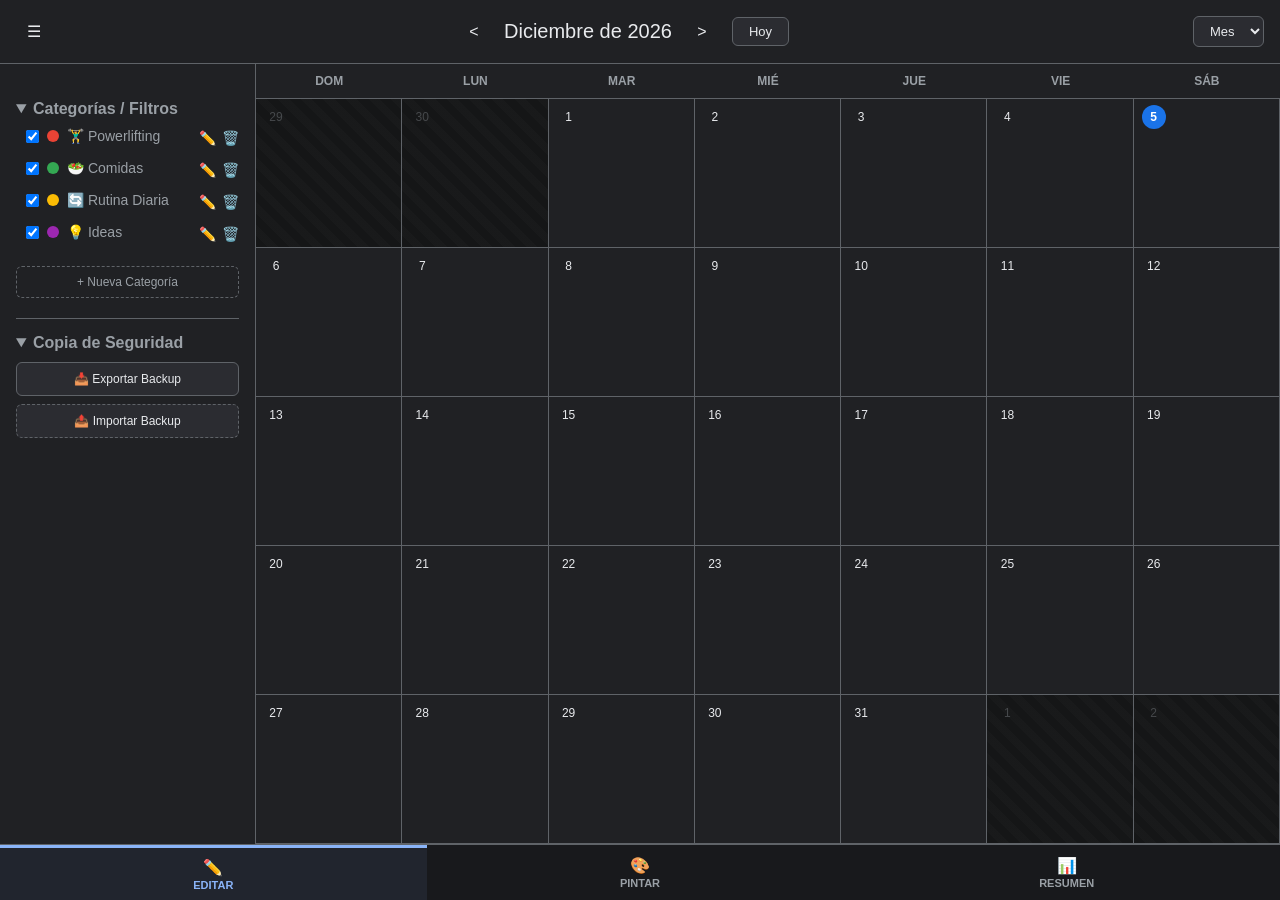
==== commit e67f5322: "Version 2.0 Calendario, Visual y funciones extra" ====
--- a/calendario.html
+++ b/calendario.html
@@ -48,7 +48,7 @@
                         <button id="btnImportBackup" class="btn-backup btn-backup-import">📤 Importar Backup</button>
                         <input type="file" id="fileImportBackup" accept=".json" style="display: none;">
                     </div>
-</details>
+            </details>
             </aside>
 
             <!-- CUADRÍCULA DEL CALENDARIO -->
--- a/css/calendar.css
+++ b/css/calendar.css
@@ -2,13 +2,13 @@
    1. VARIABLES Y RESETEO BÁSICO
    ========================================= */
 :root {
-    --bg-dark: #202124;         /* Fondo principal oscuro */
-    --surface-dark: #2b2c31;    /* Fondo de elementos elevados */
-    --border-color: #5f6368;    /* Color de las líneas de la cuadrícula */
-    --text-primary: #e8eaed;    /* Texto principal (blanco/grisáceo) */
-    --text-secondary: #9aa0a6;  /* Texto secundario (gris) */
-    --accent-blue: #8ab4f8;     /* Azul de selección/Hoy */
-    --today-bg: #1a73e8;        /* Azul oscuro para el círculo del día de hoy */
+    --bg-dark: #202124;
+    --surface-dark: #2b2c31;
+    --border-color: #5f6368;
+    --text-primary: #e8eaed;
+    --text-secondary: #9aa0a6;
+    --accent-blue: #8ab4f8;
+    --today-bg: #1a73e8;
     --bottom-bar-height: 56px;
     --top-bar-height: 64px;
 }
@@ -18,24 +18,25 @@
     padding: 0;
     box-sizing: border-box;
     font-family: 'Roboto', 'Segoe UI', Tahoma, Geneva, Verdana, sans-serif;
-    -webkit-tap-highlight-color: transparent; /* Elimina recuadro azul al tocar en celular */
+    -webkit-tap-highlight-color: transparent;
 }
 
 body {
     background-color: var(--bg-dark);
     color: var(--text-primary);
     height: 100vh;
-    height: 100dvh; /* Altura dinámica real en navegadores móviles */
+    height: 100dvh;
     overflow: hidden;
 }
 
 /* =========================================
-   2. ESTRUCTURA GENERAL (LAYOUT)
+   2. ESTRUCTURA GENERAL Y BARRA SUPERIOR
    ========================================= */
 .app-container {
     display: flex;
     flex-direction: column;
-    height: 100%;
+    height: 100dvh;
+    overflow: hidden;
 }
 
 .top-bar {
@@ -46,28 +47,9 @@
     border-bottom: 1px solid var(--border-color);
     height: var(--top-bar-height);
     background-color: var(--bg-dark);
-}
-
-.main-content {
-    display: flex;
-    flex: 1;
-    height: calc(100dvh - var(--top-bar-height) - var(--bottom-bar-height));
-    position: relative;
-    overflow: hidden;
-}
-
-/* =========================================
-   3. BARRA LATERAL (SIDEBAR)
-   ========================================= */
-.sidebar {
-    width: 256px;
-    padding: 16px;
-    border-right: 1px solid var(--border-color);
-    overflow-y: auto;
-    background-color: var(--bg-dark);
-    transition: transform 0.3s ease;
-}
-/* Centrado horizontal sin desbordamiento */
+    flex-shrink: 0;
+}
+
 .top-bar-center {
     display: flex;
     align-items: center;
@@ -83,7 +65,68 @@
     margin: 0;
 }
 
-/* Transición suave para ocultar/mostrar la barra lateral */
+.btn-menu, 
+.btn-nav {
+    background-color: transparent;
+    color: var(--text-primary);
+    border: 1px solid transparent;
+    border-radius: 50%;
+    width: 36px;
+    height: 36px;
+    display: inline-flex;
+    align-items: center;
+    justify-content: center;
+    cursor: pointer;
+    font-size: 16px;
+    transition: background-color 0.2s ease, border-color 0.2s ease;
+}
+
+.btn-menu:hover, 
+.btn-nav:hover {
+    background-color: var(--surface-dark);
+    border-color: var(--border-color);
+}
+
+.btn-today {
+    background-color: var(--surface-dark);
+    color: var(--text-primary);
+    border: 1px solid var(--border-color);
+    border-radius: 6px;
+    padding: 6px 16px;
+    font-size: 13px;
+    font-weight: 500;
+    cursor: pointer;
+    transition: all 0.2s ease;
+}
+
+.btn-today:hover {
+    background-color: rgba(255, 255, 255, 0.08);
+    border-color: var(--accent-blue);
+    color: var(--accent-blue);
+}
+
+.view-selector {
+    background-color: var(--surface-dark);
+    color: var(--text-primary);
+    border: 1px solid var(--border-color);
+    border-radius: 6px;
+    padding: 6px 12px;
+    font-size: 13px;
+    cursor: pointer;
+    outline: none;
+}
+
+.main-content {
+    display: flex;
+    flex: 1;
+    min-height: 0;
+    position: relative;
+    overflow: hidden;
+}
+
+/* =========================================
+   3. BARRA LATERAL (SIDEBAR)
+   ========================================= */
 .sidebar {
     width: 256px;
     padding: 16px;
@@ -91,6 +134,7 @@
     overflow-y: auto;
     background-color: var(--bg-dark);
     transition: all 0.3s ease;
+    flex-shrink: 0;
 }
 
 .sidebar.collapsed {
@@ -132,34 +176,106 @@
 }
 .calendar-list li { margin-bottom: 12px; }
 
-/* =========================================
-   4. CUADRÍCULA DEL CALENDARIO (GRID)
+.sidebar-backup-section {
+    margin-top: 20px;
+    padding-top: 15px;
+    border-top: 1px solid var(--border-color);
+}
+
+.sidebar-backup-section .backup-content {
+    margin-top: 10px;
+}
+
+.btn-backup {
+    width: 100%;
+    padding: 9px;
+    background-color: var(--surface-dark);
+    border: 1px solid var(--border-color);
+    color: var(--text-primary);
+    border-radius: 6px;
+    font-size: 12px;
+    font-weight: 500;
+    cursor: pointer;
+    margin-bottom: 8px;
+    display: flex;
+    align-items: center;
+    justify-content: center;
+    gap: 8px;
+    transition: all 0.2s ease;
+}
+
+.btn-backup:hover {
+    background-color: rgba(255, 255, 255, 0.08);
+    border-color: var(--accent-blue);
+    color: var(--accent-blue);
+}
+
+.btn-backup-import {
+    border-style: dashed;
+}
+
+.btn-new-category {
+    background: transparent;
+    border: 1px dashed var(--border-color);
+    color: var(--text-secondary);
+    width: 100%;
+    padding: 8px;
+    border-radius: 6px;
+    cursor: pointer;
+    margin-top: 10px;
+    font-size: 12px;
+    text-align: center;
+    transition: all 0.2s ease;
+}
+
+.btn-new-category:hover {
+    color: var(--text-primary);
+    border-color: var(--accent-blue);
+    background-color: rgba(138, 180, 248, 0.08);
+}
+
+/* =========================================
+   4. ENCABEZADO Y CUADRÍCULA DEL MES
    ========================================= */
 .calendar-month-view {
     flex: 1;
     display: flex;
     flex-direction: column;
     height: 100%;
+    min-height: 0;
     overflow: hidden;
+    width: 100%;
 }
 
 .month-header {
-    display: grid;
-    grid-template-columns: repeat(7, 1fr);
+    display: grid !important;
+    grid-template-columns: repeat(7, 1fr) !important;
+    width: 100%;
     text-align: center;
-    padding: 8px 0;
+    padding: 10px 0;
     border-bottom: 1px solid var(--border-color);
+    background-color: var(--bg-dark);
     color: var(--text-secondary);
     font-size: 12px;
-    font-weight: 500;
+    font-weight: 600;
+}
+
+.day-name {
+    display: flex;
+    justify-content: center;
+    align-items: center;
+    text-transform: uppercase;
 }
 
 .month-grid {
-    display: grid;
-    grid-template-columns: repeat(7, 1fr);
-    grid-auto-rows: 1fr;
+    display: grid !important;
+    grid-template-columns: repeat(7, 1fr) !important;
+    grid-auto-rows: 1fr !important;
     flex: 1;
-    overflow-y: auto;
+    height: 100%;
+    width: 100%;
+    min-height: 0;
+    overflow: hidden;
 }
 
 .day-cell {
@@ -168,15 +284,35 @@
     padding: 4px;
     display: flex;
     flex-direction: column;
-    align-items: center;
+    align-items: stretch;
+    justify-content: flex-start;
+    position: relative;
+    overflow: hidden;
     min-height: 0;
-    overflow: hidden;
-}
-
-.day-cell.inactive-month .date { color: var(--text-secondary); opacity: 0.5; }
-
-/* =========================================
-   5. DÍA ACTUAL (HOY) Y EVENTOS
+    height: 100%;
+    width: 100%;
+}
+
+.day-cell-header {
+    display: flex;
+    justify-content: space-between;
+    align-items: center;
+    padding: 2px 4px;
+    z-index: 2;
+}
+
+.events-container {
+    display: flex;
+    flex-direction: column;
+    flex: 1;
+    gap: 2px;
+    width: 100%;
+    min-height: 0;
+    overflow-y: auto;
+}
+
+/* =========================================
+   5. DÍA ACTUAL Y TARJETAS DE EVENTO (CHIPS)
    ========================================= */
 .date {
     display: inline-flex;
@@ -195,26 +331,137 @@
     font-weight: bold;
 }
 
-/* Tarjetas de eventos (Chips) */
 .event-chip {
-    width: 100%;
-    padding: 2px 6px;
+    flex: 1;
+    display: flex;
+    align-items: center;
+    justify-content: center;
+    text-align: center;
+    width: 100%;
+    padding: 4px 6px;
     border-radius: 4px;
     font-size: 11px;
-    margin-bottom: 2px;
+    font-weight: 600;
     cursor: pointer;
     white-space: nowrap;
     overflow: hidden;
     text-overflow: ellipsis;
-    background-color: var(--accent-blue);
-    color: var(--bg-dark);
-    font-weight: 500;
-}
-
-/* =========================================
-   6. POPOVER Y MODALES RESPONSIVOS
-   ========================================= */
-.popover, .overlay-modal {
+    border: none;
+    box-shadow: inset 0 0 0 1px rgba(0, 0, 0, 0.15);
+    transition: filter 0.15s ease, transform 0.1s ease;
+}
+
+.event-chip:hover {
+    filter: brightness(1.15);
+    transform: scale(0.99);
+}
+
+.event-chip.is-appointment {
+    font-weight: 700;
+}
+
+/* =========================================
+   6. CATEGORÍAS Y PALETA DE MODO PINTAR
+   ========================================= */
+.category-item {
+    display: flex;
+    justify-content: space-between;
+    align-items: center;
+    margin-bottom: 8px;
+}
+
+.category-label {
+    display: flex;
+    align-items: center;
+    gap: 8px;
+    font-size: 14px;
+}
+
+.color-dot {
+    width: 12px;
+    height: 12px;
+    border-radius: 50%;
+    display: inline-block;
+}
+
+.cat-actions {
+    display: flex;
+    gap: 6px;
+}
+
+.btn-edit-cat, 
+.btn-delete-cat {
+    background: none;
+    border: none;
+    cursor: pointer;
+    font-size: 14px;
+}
+
+input[type="color"] {
+    padding: 0;
+    border: none;
+    width: 100%;
+    height: 40px;
+    cursor: pointer;
+    background-color: transparent;
+}
+
+.paint-palette {
+    position: absolute;
+    bottom: 0;
+    left: 0;
+    width: 100%;
+    background-color: var(--surface-dark);
+    border-top: 1px solid var(--border-color);
+    padding: 10px 16px;
+    display: flex;
+    align-items: center;
+    gap: 12px;
+    z-index: 1000;
+    overflow-x: auto;
+}
+
+.palette-title {
+    font-size: 12px;
+    color: var(--text-secondary);
+    white-space: nowrap;
+}
+
+.palette-chips {
+    display: flex;
+    gap: 8px;
+    overflow-x: auto;
+}
+
+.preset-chip {
+    padding: 6px 12px;
+    border-radius: 16px;
+    font-size: 12px;
+    font-weight: 600;
+    cursor: pointer;
+    border: 2px solid transparent;
+    white-space: nowrap;
+    opacity: 0.75;
+    transition: transform 0.1s ease, opacity 0.2s ease;
+}
+
+.preset-chip:hover, 
+.preset-chip.selected {
+    opacity: 1;
+    border-color: #ffffff;
+}
+
+body.mode-paint .day-cell:hover {
+    cursor: pointer;
+    background-color: rgba(138, 180, 248, 0.15);
+    outline: 2px dashed var(--accent-blue);
+}
+
+/* =========================================
+   7. POPOVERS Y MODALES RESPONSIVOS
+   ========================================= */
+.popover, 
+.overlay-modal {
     z-index: 2000;
 }
 
@@ -234,7 +481,9 @@
     border: 1px solid var(--border-color);
 }
 
-.popover.hidden, .overlay-modal.hidden, .paint-palette.hidden {
+.popover.hidden, 
+.overlay-modal.hidden, 
+.paint-palette.hidden {
     display: none !important;
 }
 
@@ -247,16 +496,18 @@
 
 .popover-header h2 { font-size: 18px; font-weight: 500; }
 
-.close-btn, .close-summary-btn {
-    background: none; 
+.close-btn, 
+.close-summary-btn {
+    background: none;
     border: none;
     color: var(--text-secondary);
-    font-size: 24px; 
+    font-size: 24px;
     cursor: pointer;
     padding: 4px;
 }
 
-.close-btn:hover, .close-summary-btn:hover { color: white; }
+.close-btn:hover, 
+.close-summary-btn:hover { color: white; }
 
 .form-group { margin-bottom: 14px; display: flex; flex-direction: column; }
 .time-group { flex-direction: row; gap: 12px; }
@@ -267,9 +518,9 @@
 input, textarea, select {
     background-color: var(--bg-dark);
     border: 1px solid var(--border-color);
-    color: white; 
+    color: white;
     padding: 10px;
-    border-radius: 6px; 
+    border-radius: 6px;
     outline: none;
     font-size: 14px;
 }
@@ -295,10 +546,10 @@
 .btn-save {
     background-color: var(--accent-blue);
     color: var(--bg-dark);
-    border: none; 
+    border: none;
     padding: 12px;
     border-radius: 6px;
-    font-weight: 600; 
+    font-weight: 600;
     cursor: pointer;
     flex: 2;
 }
@@ -306,18 +557,17 @@
 .btn-delete {
     background-color: #e57373;
     color: white;
-    border: none; 
-    padding: 12px; 
+    border: none;
+    padding: 12px;
     border-radius: 6px;
-    font-weight: 600; 
-    cursor: pointer; 
+    font-weight: 600;
+    cursor: pointer;
     flex: 1;
 }
 
 .btn-save:hover { background-color: #aecbfa; }
 .btn-delete:hover { background-color: #ef5350; }
 
-/* Modal Overlay */
 .overlay-modal {
     position: fixed;
     top: 0; left: 0; width: 100%; height: 100%;
@@ -338,153 +588,6 @@
     text-align: center;
 }
 
-/* =========================================
-   7. GESTIÓN DE CATEGORÍAS & PALETA DE PINTADO
-   ========================================= */
-.btn-new-category {
-    background: none;
-    border: none;
-    color: var(--text-secondary);
-    cursor: pointer;
-    margin-top: 8px;
-    font-size: 13px;
-}
-
-.category-item {
-    display: flex;
-    justify-content: space-between;
-    align-items: center;
-    margin-bottom: 8px;
-}
-
-.category-label {
-    display: flex;
-    align-items: center;
-    gap: 8px;
-    font-size: 14px;
-}
-
-.color-dot {
-    width: 12px;
-    height: 12px;
-    border-radius: 50%;
-    display: inline-block;
-}
-
-.cat-actions {
-    display: flex;
-    gap: 6px;
-}
-
-.btn-edit-cat, .btn-delete-cat {
-    background: none; 
-    border: none; 
-    cursor: pointer; 
-    font-size: 14px;
-}
-
-input[type="color"] {
-    padding: 0;
-    border: none;
-    width: 100%;
-    height: 40px;
-    cursor: pointer;
-    background-color: transparent;
-}
-
-/* Paleta Modo Pintar */
-.paint-palette {
-    position: absolute;
-    bottom: 0;
-    left: 0;
-    width: 100%;
-    background-color: var(--surface-dark);
-    border-top: 1px solid var(--border-color);
-    padding: 10px 16px;
-    display: flex;
-    align-items: center;
-    gap: 12px;
-    z-index: 1000;
-    overflow-x: auto;
-}
-
-.palette-title {
-    font-size: 12px;
-    color: var(--text-secondary);
-    white-space: nowrap;
-}
-
-.palette-chips {
-    display: flex;
-    gap: 8px;
-    overflow-x: auto;
-}
-
-.preset-chip {
-    padding: 6px 12px;
-    border-radius: 16px;
-    font-size: 12px;
-    font-weight: 600;
-    cursor: pointer;
-    border: 2px solid transparent;
-    white-space: nowrap;
-    opacity: 0.75;
-    transition: transform 0.1s ease, opacity 0.2s ease;
-}
-
-.preset-chip:hover, .preset-chip.selected {
-    opacity: 1;
-    border-color: #ffffff;
-}
-
-body.mode-paint .day-cell:hover {
-    cursor: pointer;
-    background-color: rgba(138, 180, 248, 0.15);
-    outline: 2px dashed var(--accent-blue);
-}
-
-/* =========================================
-   8. BARRA DE ACCIONES INFERIOR Y RESUMEN
-   ========================================= */
-.bottom-action-bar {
-    position: fixed;
-    bottom: 0;
-    left: 0;
-    width: 100%;
-    height: var(--bottom-bar-height);
-    background-color: #18191c;
-    border-top: 1px solid var(--border-color);
-    display: flex;
-    justify-content: space-around;
-    align-items: center;
-    z-index: 1500;
-    padding-bottom: env(safe-area-inset-bottom); /* Compatible con iPhone/Android gesture bar */
-}
-
-.action-tab {
-    background: none;
-    border: none;
-    color: var(--text-secondary);
-    display: flex;
-    flex-direction: column;
-    align-items: center;
-    justify-content: center;
-    flex: 1;
-    height: 100%;
-    cursor: pointer;
-    font-size: 11px;
-    font-weight: 600;
-}
-
-.action-tab .tab-icon { font-size: 16px; margin-bottom: 2px; }
-
-.action-tab.active {
-    color: var(--accent-blue);
-    border-top: 3px solid var(--accent-blue);
-    background-color: rgba(138, 180, 248, 0.08);
-}
-
-/* Modal Resumen */
 .summary-content { max-width: 480px; }
 .summary-subtitle { color: var(--text-secondary); font-size: 14px; margin-bottom: 16px; }
 .summary-stats-grid { display: flex; flex-direction: column; gap: 10px; max-height: 300px; overflow-y: auto; }
@@ -505,122 +608,85 @@
 .stat-count { font-weight: bold; font-size: 14px; color: var(--accent-blue); }
 
 /* =========================================
-   BOTONES DE NAVEGACIÓN SUPERIOR (TOP BAR)
-   ========================================= */
-.btn-menu, 
-.btn-nav {
-    background-color: transparent;
-    color: var(--text-primary);
-    border: 1px solid transparent;
-    border-radius: 50%;
-    width: 36px;
-    height: 36px;
-    display: inline-flex;
+   8. BARRA DE ACCIONES INFERIOR (SHIFTER)
+   ========================================= */
+.bottom-action-bar {
+    position: relative;
+    flex-shrink: 0;
+    height: var(--bottom-bar-height);
+    width: 100%;
+    background-color: #18191c;
+    border-top: 1px solid var(--border-color);
+    display: flex;
+    justify-content: space-around;
+    align-items: center;
+    z-index: 100;
+    padding-bottom: env(safe-area-inset-bottom);
+}
+
+.action-tab {
+    background: none;
+    border: none;
+    color: var(--text-secondary);
+    display: flex;
+    flex-direction: column;
     align-items: center;
     justify-content: center;
-    cursor: pointer;
-    font-size: 16px;
-    transition: background-color 0.2s ease, border-color 0.2s ease;
-}
-
-.btn-menu:hover, 
-.btn-nav:hover {
-    background-color: var(--surface-dark);
-    border-color: var(--border-color);
-}
-
-.btn-today {
-    background-color: var(--surface-dark);
-    color: var(--text-primary);
-    border: 1px solid var(--border-color);
-    border-radius: 6px;
-    padding: 6px 16px;
-    font-size: 13px;
-    font-weight: 500;
-    cursor: pointer;
-    margin-right: 8px;
+    flex: 1;
+    height: 100%;
+    cursor: pointer;
+    font-size: 11px;
+    font-weight: 600;
     transition: all 0.2s ease;
 }
 
-.btn-today:hover {
-    background-color: rgba(255, 255, 255, 0.08);
-    border-color: var(--accent-blue);
+.action-tab .tab-icon { font-size: 16px; margin-bottom: 2px; }
+
+.action-tab:hover {
+    color: var(--text-primary);
+    background-color: rgba(255, 255, 255, 0.05);
+}
+
+.action-tab.active {
     color: var(--accent-blue);
-}
-
-.view-selector {
-    background-color: var(--surface-dark);
-    color: var(--text-primary);
-    border: 1px solid var(--border-color);
-    border-radius: 6px;
-    padding: 6px 12px;
-    font-size: 13px;
-    cursor: pointer;
-    outline: none;
-}
-
-/* =========================================
-   BOTONES DE SIDEBAR (BACKUP Y CATEGORÍAS)
-   ========================================= */
-.sidebar-backup-section {
-    margin-top: 20px;
-    padding-top: 15px;
-    border-top: 1px solid var(--border-color);
-}
-
-.sidebar-backup-section .backup-content {
-    margin-top: 10px;
-}
-.btn-backup {
-    width: 100%;
-    padding: 9px;
-    background-color: var(--surface-dark);
-    border: 1px solid var(--border-color);
-    color: var(--text-primary);
-    border-radius: 6px;
-    font-size: 12px;
-    font-weight: 500;
-    cursor: pointer;
-    margin-bottom: 8px;
-    display: flex;
-    align-items: center;
-    justify-content: center;
-    gap: 8px;
-    transition: all 0.2s ease;
-}
-
-.btn-backup:hover {
-    background-color: rgba(255, 255, 255, 0.08);
-    border-color: var(--accent-blue);
-    color: var(--accent-blue);
-}
-
-.btn-backup-import {
-    border-style: dashed;
-}
-
-.btn-new-category {
-    background: transparent;
-    border: 1px dashed var(--border-color);
+    border-top: 3px solid var(--accent-blue);
+    background-color: rgba(138, 180, 248, 0.08);
+}
+
+/* =========================================
+   9. MESES ADYACENTES Y RESPONSIVIDAD MÓVIL
+   ========================================= */
+.day-cell.inactive-month {
+    background-color: rgba(0, 0, 0, 0.35);
+    background-image: repeating-linear-gradient(
+        45deg,
+        transparent,
+        transparent 8px,
+        rgba(255, 255, 255, 0.015) 8px,
+        rgba(255, 255, 255, 0.015) 16px
+    );
+}
+
+.day-cell.inactive-month .date {
     color: var(--text-secondary);
-    width: 100%;
-    padding: 8px;
-    border-radius: 6px;
-    cursor: pointer;
-    margin-top: 10px;
-    font-size: 12px;
-    text-align: center;
-    transition: all 0.2s ease;
-}
-
-.btn-new-category:hover {
-    color: var(--text-primary);
-    border-color: var(--accent-blue);
-    background-color: rgba(138, 180, 248, 0.08);
-}
-/* =========================================
-   9. ADAPTACIONES MÓVILES (@MEDIA QUERIES)
-   ========================================= */
+    opacity: 0.35;
+    font-weight: normal;
+}
+
+.day-cell.inactive-month .event-chip {
+    opacity: 0.7;
+    filter: grayscale(20%);
+}
+
+.day-cell.inactive-month .event-chip:hover {
+    opacity: 1;
+    filter: grayscale(0%);
+}
+
+.day-cell.inactive-month:hover {
+    background-color: rgba(255, 255, 255, 0.04);
+}
+
 @media (max-width: 768px) {
     .sidebar {
         position: absolute;
@@ -628,12 +694,12 @@
         top: 0;
         height: 100%;
         z-index: 1100;
-        transform: translateX(-100%); /* Oculta barra lateral en móviles por defecto */
+        transform: translateX(-100%);
         box-shadow: 4px 0 12px rgba(0,0,0,0.5);
     }
 
     .sidebar.open {
-        transform: translateX(0); /* Muestra sidebar al abrir menú */
+        transform: translateX(0);
     }
 
     .month-header { font-size: 10px; padding: 4px 0; }
@@ -645,7 +711,6 @@
         padding: 2px 4px;
     }
 
-    /* Evita auto-zoom en iPhone al tocar campos */
     input, textarea, select {
         font-size: 16px !important;
     }
